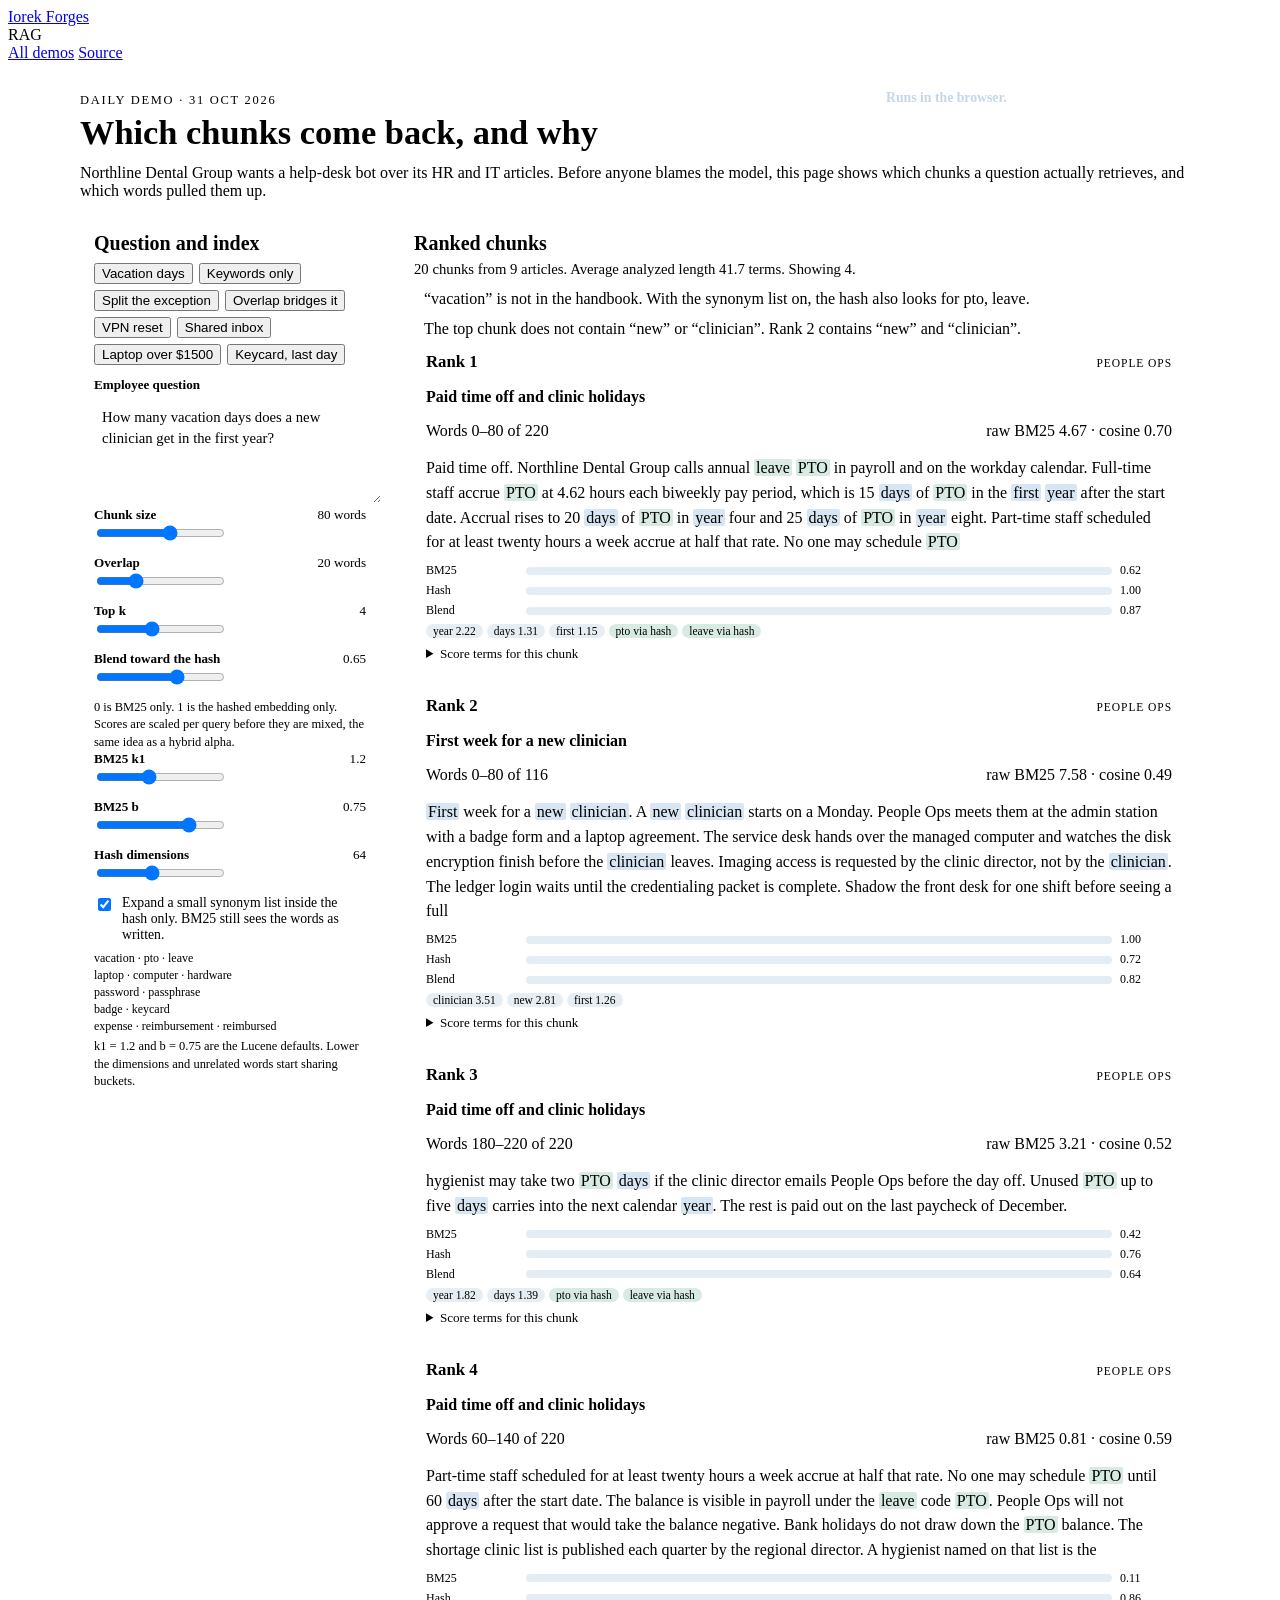
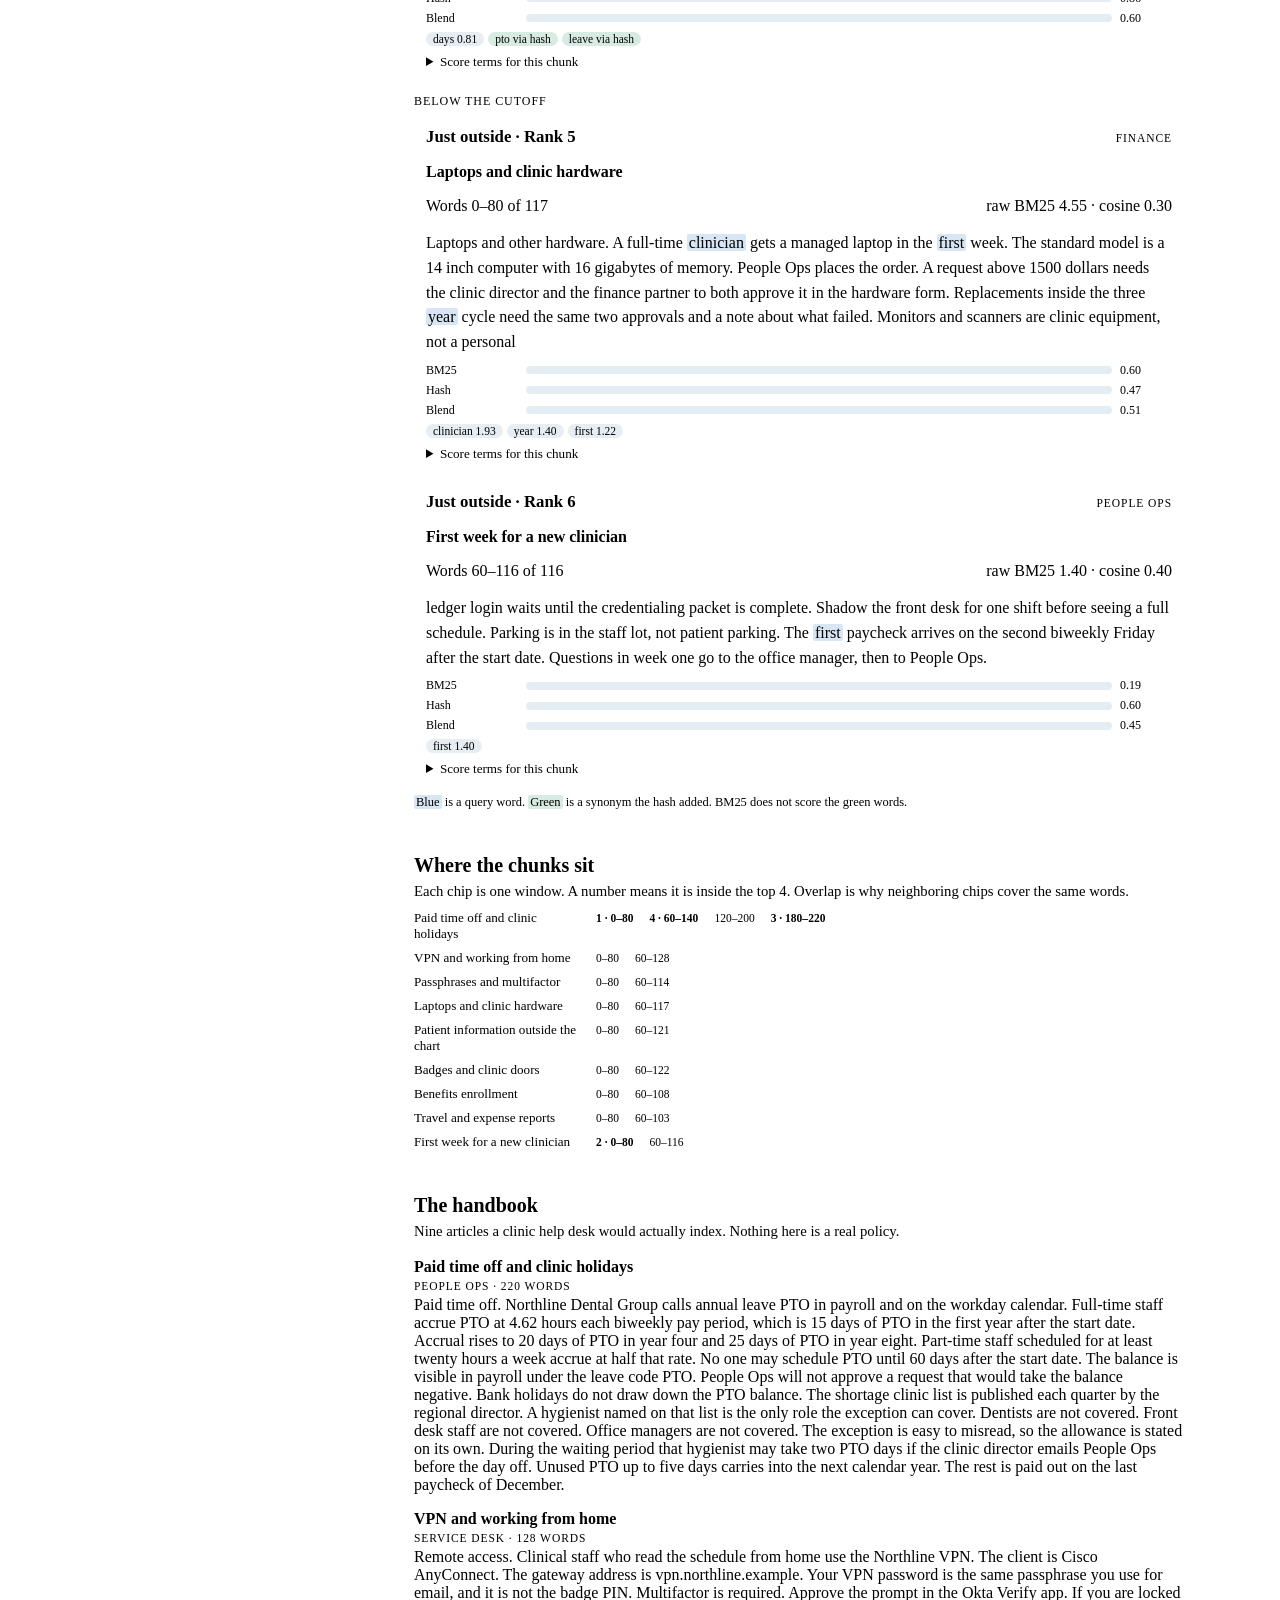
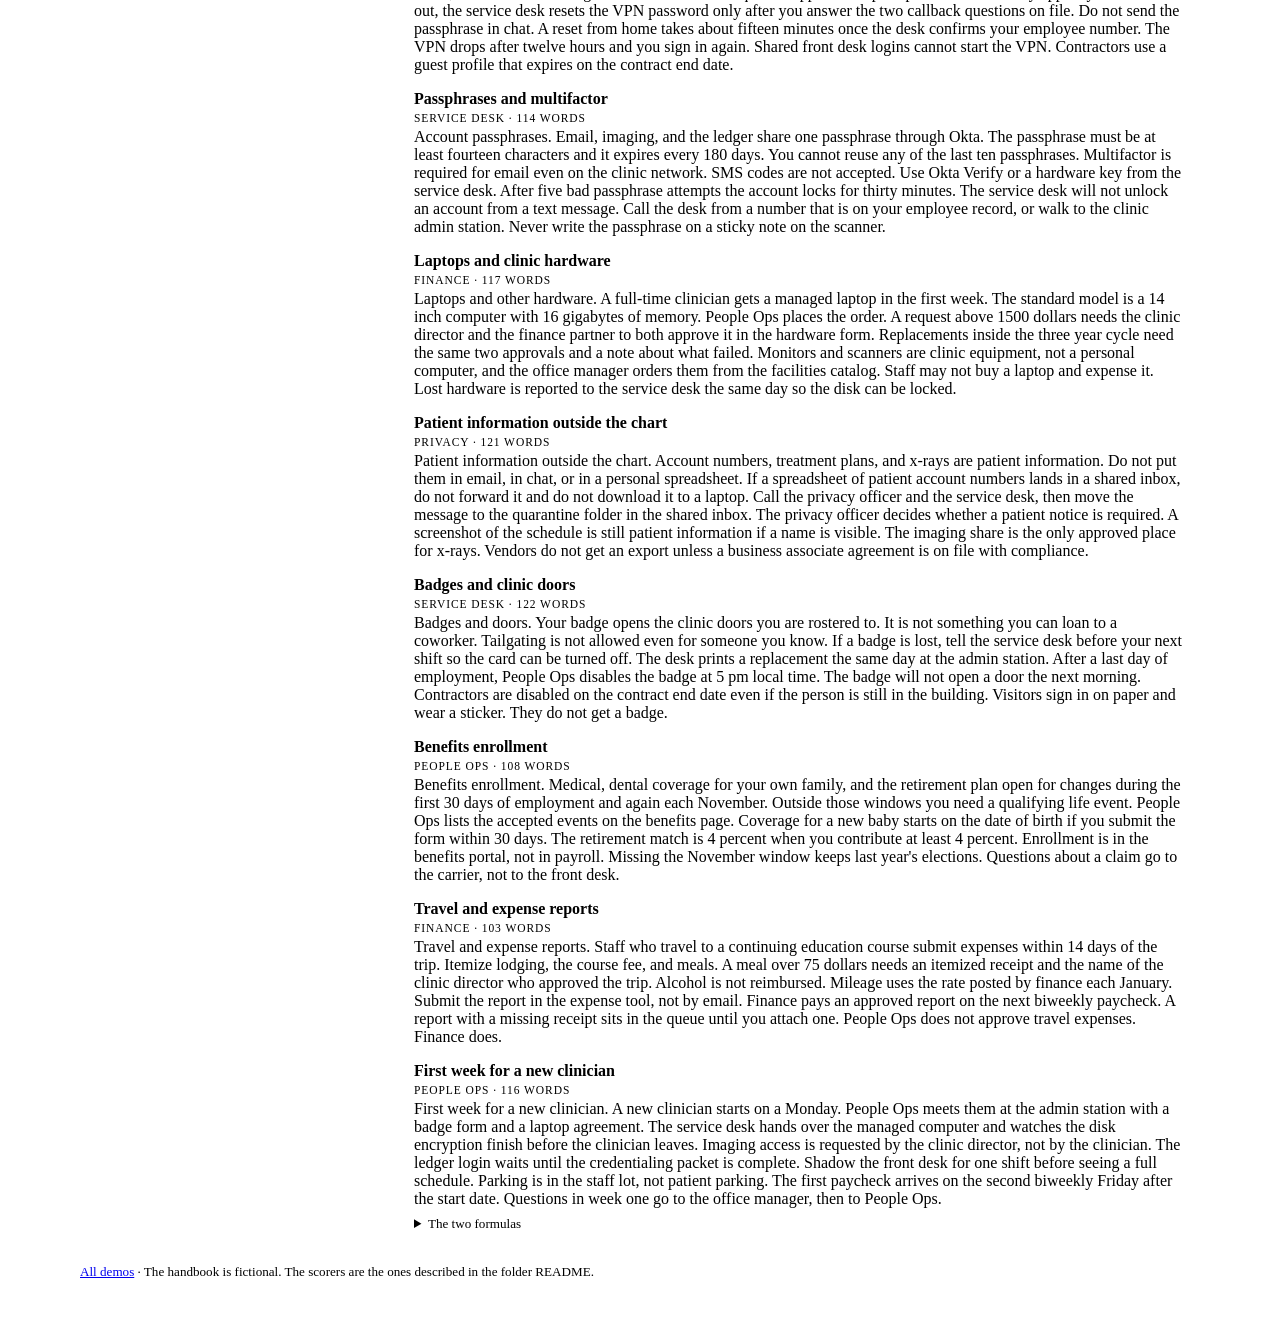
==== demos/2026-10-31-rag-retrieval-visualizer/index.html @ 81d2c8ba "Add a RAG retrieval visualizer demo Chunk a fictional clinic handbook in the browser and show, query" ====
<!DOCTYPE html>
<html lang="en">
<head>
<meta charset="utf-8">
<meta name="viewport" content="width=device-width, initial-scale=1">
<title>RAG Retrieval Visualizer · Iorek Forges</title>
<link rel="icon" href="data:image/svg+xml,%3Csvg xmlns='http://www.w3.org/2000/svg' viewBox='0 0 32 32'%3E%3Crect fill='%233b6a8f' width='32' height='32' rx='6'/%3E%3C/svg%3E">
<link rel="stylesheet" href="../../assets/theme.css">
<style>
  .wrap { max-width: 1120px; margin: 0 auto; padding: 8px 24px 56px; }
  header.top { display: flex; justify-content: space-between; gap: 24px; align-items: flex-end; margin: 8px 0 14px; }
  .eyebrow { color: var(--accent); font-family: var(--sans); font-size: 0.78rem; letter-spacing: 0.14em; text-transform: uppercase; margin-bottom: 6px; }
  h1 { font-size: 2.15rem; line-height: 1.05; margin: 0; }
  .toy-flag { background: var(--ink); color: #fff; border-radius: 10px; padding: 12px 14px; max-width: 300px; font-size: 0.86rem; }
  .toy-flag strong { color: #c5d7e6; }
  .lede { margin: 0 0 18px; }
  .layout { display: grid; grid-template-columns: 300px 1fr; gap: 18px; align-items: start; }
  aside { position: sticky; top: 12px; max-height: calc(100vh - 24px); overflow: auto; background: var(--card); border: 1px solid var(--line); border-radius: var(--radius); padding: 14px; box-shadow: var(--shadow); font-family: var(--sans); }
  aside h2 { font-family: var(--font); font-size: 1.25rem; margin: 0 0 8px; }
  .presets { display: flex; flex-wrap: wrap; gap: 6px; margin: 0 0 12px; }
  .control { margin: 0 0 10px; }
  .control label, .query-label { display: flex; justify-content: space-between; gap: 8px; font-size: 0.82rem; font-weight: 650; }
  .control label span, .hint { color: var(--muted); font-weight: 500; }
  textarea { width: 100%; min-height: 88px; margin-top: 6px; border: 1px solid var(--line-strong); border-radius: 6px; padding: 8px; background: #fff; color: var(--ink); font-family: var(--sans); font-size: 0.92rem; line-height: 1.4; resize: vertical; }
  .check { display: flex; gap: 8px; align-items: flex-start; font-size: 0.86rem; margin: 8px 0; }
  .hint { font-size: 0.78rem; margin: 4px 0 0; line-height: 1.4; }
  .syn-list { margin: 6px 0 0; padding: 0; list-style: none; color: var(--muted); font-size: 0.75rem; }
  .syn-list li + li { margin-top: 2px; }
  main { display: flex; flex-direction: column; gap: 14px; min-width: 0; }
  section.card { background: var(--card); border: 1px solid var(--line); border-radius: var(--radius); padding: 14px 16px 16px; box-shadow: var(--shadow); }
  section.card h2 { font-size: 1.25rem; margin: 0 0 6px; }
  .meta { color: var(--body); font-size: 0.92rem; margin: 0 0 10px; }
  .result { border: 1px solid var(--line); border-radius: 8px; padding: 12px; background: #fff; }
  .result + .result, .miss + .miss { margin-top: 10px; }
  .result.head { border-color: var(--accent); }
  .result-top, .chunk-line { display: flex; justify-content: space-between; gap: 10px; align-items: baseline; }
  .result-top h3 { margin: 0; font-size: 1.05rem; }
  .owner { font-family: var(--sans); font-size: 0.72rem; letter-spacing: 0.08em; text-transform: uppercase; color: var(--muted); }
  .chunk-text { margin: 8px 0; line-height: 1.55; }
  mark.hit { background: #d7e6f2; color: var(--ink); padding: 0 2px; border-radius: 2px; }
  mark.syn { background: #d7ebe3; color: var(--ink); padding: 0 2px; border-radius: 2px; }
  .bars { display: flex; flex-direction: column; gap: 5px; margin: 6px 0; font-family: var(--sans); font-size: 0.75rem; }
  .bar-row { display: grid; grid-template-columns: 92px 1fr 52px; gap: 8px; align-items: center; }
  .track { height: 8px; background: #e4edf3; border-radius: 99px; overflow: hidden; }
  .fill { height: 100%; background: var(--accent); border-radius: 99px; }
  .fill.hash { background: var(--good); }
  .fill.blend { background: var(--ink); }
  .pills { display: flex; flex-wrap: wrap; gap: 4px; margin-top: 6px; }
  .pill { font-family: var(--sans); font-size: 0.72rem; border-radius: 99px; padding: 1px 7px; background: #e7eef3; color: var(--ink); }
  .pill.syn { background: #d7ebe3; }
  .miss { border: 1px dashed var(--line-strong); border-radius: 8px; padding: 10px 12px; color: var(--muted); }
  .cutoff { margin: 12px 0 8px; font-family: var(--sans); font-size: 0.75rem; letter-spacing: 0.08em; text-transform: uppercase; color: var(--muted); }
  .map { display: flex; flex-direction: column; gap: 8px; }
  .map-row { display: grid; grid-template-columns: 168px 1fr; gap: 8px; align-items: start; }
  .map-name { font-size: 0.82rem; }
  .chips { display: flex; flex-wrap: wrap; gap: 4px; }
  .chip { border: 1px solid var(--line-strong); background: #fff; color: var(--muted); border-radius: 6px; padding: 2px 6px; font-family: var(--sans); font-size: 0.72rem; }
  .chip.on { border-color: var(--accent); color: var(--accent); font-weight: 650; }
  .note { border-left: 3px solid var(--accent); padding: 2px 0 2px 10px; margin: 8px 0 0; color: var(--body); }
  details { margin-top: 8px; }
  details summary { cursor: pointer; font-family: var(--sans); font-size: 0.82rem; }
  table { border-collapse: collapse; width: 100%; font-family: var(--sans); font-size: 0.78rem; margin-top: 6px; }
  th, td { text-align: right; padding: 3px 6px; border-bottom: 1px solid var(--line); }
  th:first-child, td:first-child { text-align: left; }
  th { color: var(--muted); font-weight: 600; }
  .doc { border-top: 1px solid var(--line); padding-top: 8px; margin-top: 8px; }
  .doc h3 { font-size: 1rem; margin: 0; }
  .doc p { margin: 4px 0 0; color: var(--body); }
  .legend { color: var(--muted); font-family: var(--sans); font-size: 0.78rem; margin: 8px 0 0; }
  .wrap > footer { margin-top: 16px; color: var(--muted); font-family: var(--sans); font-size: 0.82rem; }
  code { font-family: ui-monospace, SFMono-Regular, Menlo, Consolas, monospace; font-size: 0.86em; }
  @media (max-width: 900px) {
    .layout { grid-template-columns: 1fr; }
    aside { position: static; max-height: none; }
    header.top { flex-direction: column; align-items: stretch; }
    .toy-flag { max-width: none; }
    .map-row { grid-template-columns: 1fr; }
    h1 { font-size: 1.7rem; }
  }
</style>
</head>
<body>
<header class="site-header demo-header">
  <div class="site-bar">
    <div class="site-bar-inner">
      <a class="site-name" href="../../index.html">Iorek Forges</a>
      <div class="site-bar-right">
        <span class="site-count">RAG</span>
        <nav class="site-nav" aria-label="Site">
          <a href="../../index.html">All demos</a>
          <a href="https://github.com/MattSheehanDev/iorek-forges-ai">Source</a>
        </nav>
      </div>
    </div>
  </div>
</header>
<div class="wrap">
  <header class="top">
    <div>
      <div class="eyebrow">Daily demo · 31 Oct 2026</div>
      <h1>Which chunks come back, and why</h1>
    </div>
    <div class="toy-flag"><strong>Runs in the browser.</strong> BM25 and a hashed embedding over a fictional clinic handbook. No model call and no API key.</div>
  </header>
  <p class="lede">Northline Dental Group wants a help-desk bot over its HR and IT articles. Before anyone blames the model, this page shows which chunks a question actually retrieves, and which words pulled them up.</p>
  <div class="layout">
    <aside>
      <h2>Question and index</h2>
      <div class="presets" id="presets"></div>
      <label class="query-label" for="query">Employee question</label>
      <textarea id="query"></textarea>
      <div class="control">
        <label for="size">Chunk size <span id="size-out"></span></label>
        <input id="size" type="range" min="24" max="120" step="4" value="80">
      </div>
      <div class="control">
        <label for="overlap">Overlap <span id="overlap-out"></span></label>
        <input id="overlap" type="range" min="0" max="110" step="2" value="20">
      </div>
      <div class="control">
        <label for="topk">Top k <span id="topk-out"></span></label>
        <input id="topk" type="range" min="1" max="8" step="1" value="4">
      </div>
      <div class="control">
        <label for="alpha">Blend toward the hash <span id="alpha-out"></span></label>
        <input id="alpha" type="range" min="0" max="1" step="0.05" value="0.65">
      </div>
      <p class="hint">0 is BM25 only. 1 is the hashed embedding only. Scores are scaled per query before they are mixed, the same idea as a hybrid alpha.</p>
      <div class="control">
        <label for="k1">BM25 k1 <span id="k1-out"></span></label>
        <input id="k1" type="range" min="0" max="3" step="0.1" value="1.2">
      </div>
      <div class="control">
        <label for="b">BM25 b <span id="b-out"></span></label>
        <input id="b" type="range" min="0" max="1" step="0.05" value="0.75">
      </div>
      <div class="control">
        <label for="dim">Hash dimensions <span id="dim-out"></span></label>
        <input id="dim" type="range" min="16" max="128" step="16" value="64">
      </div>
      <label class="check"><input id="synonyms" type="checkbox" checked> Expand a small synonym list inside the hash only. BM25 still sees the words as written.</label>
      <ul class="syn-list" id="syn-list"></ul>
      <p class="hint">k1 = 1.2 and b = 0.75 are the Lucene defaults. Lower the dimensions and unrelated words start sharing buckets.</p>
    </aside>
    <main id="view"></main>
  </div>
  <footer>
    <a href="../../index.html">All demos</a> · The handbook is fictional. The scorers are the ones described in the folder README.
  </footer>
</div>
<script>
"use strict";
const STOP = new Set("a an the and or to of for in on at by with from is are was were be this that it as if you your we our do does how what when who can i my me than more after before into about not no its their them they many get has costs over just out up so only also".split(" "));
const SYN_GROUPS = [
  ["vacation", "pto", "leave"],
  ["laptop", "computer", "hardware"],
  ["password", "passphrase"],
  ["badge", "keycard"],
  ["expense", "reimbursement", "reimbursed"]
];
const SYN = new Map();
for (const group of SYN_GROUPS) {
  for (const word of group) SYN.set(word, group.filter((other) => other !== word));
}
const DOCS = [
  { id: "pto", title: "Paid time off and clinic holidays", owner: "People Ops", text: "Paid time off. Northline Dental Group calls annual leave PTO in payroll and on the workday calendar. Full-time staff accrue PTO at 4.62 hours each biweekly pay period, which is 15 days of PTO in the first year after the start date. Accrual rises to 20 days of PTO in year four and 25 days of PTO in year eight. Part-time staff scheduled for at least twenty hours a week accrue at half that rate. No one may schedule PTO until 60 days after the start date. The balance is visible in payroll under the leave code PTO. People Ops will not approve a request that would take the balance negative. Bank holidays do not draw down the PTO balance. The shortage clinic list is published each quarter by the regional director. A hygienist named on that list is the only role the exception can cover. Dentists are not covered. Front desk staff are not covered. Office managers are not covered. The exception is easy to misread, so the allowance is stated on its own. During the waiting period that hygienist may take two PTO days if the clinic director emails People Ops before the day off. Unused PTO up to five days carries into the next calendar year. The rest is paid out on the last paycheck of December." },
  { id: "vpn", title: "VPN and working from home", owner: "Service desk", text: "Remote access. Clinical staff who read the schedule from home use the Northline VPN. The client is Cisco AnyConnect. The gateway address is vpn.northline.example. Your VPN password is the same passphrase you use for email, and it is not the badge PIN. Multifactor is required. Approve the prompt in the Okta Verify app. If you are locked out, the service desk resets the VPN password only after you answer the two callback questions on file. Do not send the passphrase in chat. A reset from home takes about fifteen minutes once the desk confirms your employee number. The VPN drops after twelve hours and you sign in again. Shared front desk logins cannot start the VPN. Contractors use a guest profile that expires on the contract end date." },
  { id: "passwords", title: "Passphrases and multifactor", owner: "Service desk", text: "Account passphrases. Email, imaging, and the ledger share one passphrase through Okta. The passphrase must be at least fourteen characters and it expires every 180 days. You cannot reuse any of the last ten passphrases. Multifactor is required for email even on the clinic network. SMS codes are not accepted. Use Okta Verify or a hardware key from the service desk. After five bad passphrase attempts the account locks for thirty minutes. The service desk will not unlock an account from a text message. Call the desk from a number that is on your employee record, or walk to the clinic admin station. Never write the passphrase on a sticky note on the scanner." },
  { id: "hardware", title: "Laptops and clinic hardware", owner: "Finance", text: "Laptops and other hardware. A full-time clinician gets a managed laptop in the first week. The standard model is a 14 inch computer with 16 gigabytes of memory. People Ops places the order. A request above 1500 dollars needs the clinic director and the finance partner to both approve it in the hardware form. Replacements inside the three year cycle need the same two approvals and a note about what failed. Monitors and scanners are clinic equipment, not a personal computer, and the office manager orders them from the facilities catalog. Staff may not buy a laptop and expense it. Lost hardware is reported to the service desk the same day so the disk can be locked." },
  { id: "phi", title: "Patient information outside the chart", owner: "Privacy", text: "Patient information outside the chart. Account numbers, treatment plans, and x-rays are patient information. Do not put them in email, in chat, or in a personal spreadsheet. If a spreadsheet of patient account numbers lands in a shared inbox, do not forward it and do not download it to a laptop. Call the privacy officer and the service desk, then move the message to the quarantine folder in the shared inbox. The privacy officer decides whether a patient notice is required. A screenshot of the schedule is still patient information if a name is visible. The imaging share is the only approved place for x-rays. Vendors do not get an export unless a business associate agreement is on file with compliance." },
  { id: "badge", title: "Badges and clinic doors", owner: "Service desk", text: "Badges and doors. Your badge opens the clinic doors you are rostered to. It is not something you can loan to a coworker. Tailgating is not allowed even for someone you know. If a badge is lost, tell the service desk before your next shift so the card can be turned off. The desk prints a replacement the same day at the admin station. After a last day of employment, People Ops disables the badge at 5 pm local time. The badge will not open a door the next morning. Contractors are disabled on the contract end date even if the person is still in the building. Visitors sign in on paper and wear a sticker. They do not get a badge." },
  { id: "benefits", title: "Benefits enrollment", owner: "People Ops", text: "Benefits enrollment. Medical, dental coverage for your own family, and the retirement plan open for changes during the first 30 days of employment and again each November. Outside those windows you need a qualifying life event. People Ops lists the accepted events on the benefits page. Coverage for a new baby starts on the date of birth if you submit the form within 30 days. The retirement match is 4 percent when you contribute at least 4 percent. Enrollment is in the benefits portal, not in payroll. Missing the November window keeps last year's elections. Questions about a claim go to the carrier, not to the front desk." },
  { id: "expenses", title: "Travel and expense reports", owner: "Finance", text: "Travel and expense reports. Staff who travel to a continuing education course submit expenses within 14 days of the trip. Itemize lodging, the course fee, and meals. A meal over 75 dollars needs an itemized receipt and the name of the clinic director who approved the trip. Alcohol is not reimbursed. Mileage uses the rate posted by finance each January. Submit the report in the expense tool, not by email. Finance pays an approved report on the next biweekly paycheck. A report with a missing receipt sits in the queue until you attach one. People Ops does not approve travel expenses. Finance does." },
  { id: "onboarding", title: "First week for a new clinician", owner: "People Ops", text: "First week for a new clinician. A new clinician starts on a Monday. People Ops meets them at the admin station with a badge form and a laptop agreement. The service desk hands over the managed computer and watches the disk encryption finish before the clinician leaves. Imaging access is requested by the clinic director, not by the clinician. The ledger login waits until the credentialing packet is complete. Shadow the front desk for one shift before seeing a full schedule. Parking is in the staff lot, not patient parking. The first paycheck arrives on the second biweekly Friday after the start date. Questions in week one go to the office manager, then to People Ops." }
];
const PRESETS = [
  { id: "vacation", label: "Vacation days", query: "How many vacation days does a new clinician get in the first year?", size: 80, overlap: 20, alpha: 0.65, k: 4 },
  { id: "lexical", label: "Keywords only", query: "How many vacation days does a new clinician get in the first year?", size: 80, overlap: 20, alpha: 0, k: 4 },
  { id: "split", label: "Split the exception", query: "Can a hygienist take PTO in a shortage clinic during the waiting period?", size: 64, overlap: 0, alpha: 0.2, k: 4 },
  { id: "bridge", label: "Overlap bridges it", query: "Can a hygienist take PTO in a shortage clinic during the waiting period?", size: 64, overlap: 24, alpha: 0.2, k: 4 },
  { id: "vpn", label: "VPN reset", query: "How do I reset the VPN password from home?", size: 80, overlap: 20, alpha: 0.15, k: 3 },
  { id: "phi", label: "Shared inbox", query: "A spreadsheet of patient account numbers landed in the shared inbox", size: 80, overlap: 20, alpha: 0.2, k: 3 },
  { id: "laptop", label: "Laptop over $1500", query: "Who has to approve a laptop that costs more than 1500 dollars?", size: 80, overlap: 20, alpha: 0.35, k: 3 },
  { id: "badge", label: "Keycard, last day", query: "When does my keycard stop working after my last day?", size: 80, overlap: 20, alpha: 0.7, k: 3 }
];
const state = { query: PRESETS[0].query, size: 80, overlap: 20, k: 4, alpha: 0.65, k1: 1.2, b: 0.75, dim: 64, synonyms: true };

function tokenize(text) {
  return (text.toLowerCase().match(/[a-z0-9]+/g) || []).filter((word) => word.length > 1 && !STOP.has(word));
}
function expand(tokens) {
  const out = tokens.slice();
  for (const token of tokens) {
    const extras = SYN.get(token);
    if (extras) out.push(...extras);
  }
  return out;
}
function wordsOf(text) { return text.split(/\s+/).filter(Boolean); }
function chunkDoc(doc, size, overlap) {
  const words = wordsOf(doc.text);
  const step = Math.max(1, size - overlap);
  const chunks = [];
  for (let start = 0; start < words.length; start += step) {
    const slice = words.slice(start, start + size);
    if (!slice.length) break;
    chunks.push({ docId: doc.id, title: doc.title, owner: doc.owner, start, end: start + slice.length, total: words.length, text: slice.join(" ") });
    if (start + size >= words.length) break;
  }
  return chunks;
}
function fnv(str) {
  let h = 2166136261;
  for (let i = 0; i < str.length; i++) {
    h ^= str.charCodeAt(i);
    h = Math.imul(h, 16777619);
  }
  return h >>> 0;
}
function embed(tokens, dim) {
  const v = new Float64Array(dim);
  for (const token of tokens) {
    const h = fnv("t:" + token);
    v[h % dim] += ((h >>> 16) & 1) ? 1 : -1;
  }
  let norm = 0;
  for (let i = 0; i < dim; i++) norm += v[i] * v[i];
  norm = Math.sqrt(norm);
  if (!norm) return v;
  for (let i = 0; i < dim; i++) v[i] /= norm;
  return v;
}
function dot(a, b) {
  let sum = 0;
  for (let i = 0; i < a.length; i++) sum += a[i] * b[i];
  return sum;
}
function bm25(chunks, queryTokens, k1, b) {
  const N = chunks.length || 1;
  const docs = chunks.map((chunk) => {
    const tokens = tokenize(chunk.text);
    const tf = new Map();
    for (const token of tokens) tf.set(token, (tf.get(token) || 0) + 1);
    return { tf, len: tokens.length };
  });
  const avgdl = docs.reduce((sum, doc) => sum + doc.len, 0) / N || 1;
  const df = new Map();
  for (const doc of docs) for (const token of doc.tf.keys()) df.set(token, (df.get(token) || 0) + 1);
  return docs.map((doc) => {
    let score = 0;
    const terms = [...new Set(queryTokens)].map((term) => {
      const freq = doc.tf.get(term) || 0;
      const docsWith = df.get(term) || 0;
      const idf = Math.log(1 + (N - docsWith + 0.5) / (docsWith + 0.5));
      const denom = freq + k1 * (1 - b + b * (doc.len / avgdl));
      const part = freq > 0 && denom ? idf * (freq * (k1 + 1)) / denom : 0;
      score += part;
      return { term, freq, docsWith, idf, part };
    });
    return { score, terms, len: doc.len, avgdl };
  });
}
function retrieve(query, options) {
  const chunks = DOCS.flatMap((doc) => chunkDoc(doc, options.size, options.overlap));
  const queryTokens = tokenize(query);
  const lexical = bm25(chunks, queryTokens, options.k1, options.b);
  const queryHash = options.synonyms ? expand(queryTokens) : queryTokens.slice();
  const qv = embed(queryHash, options.dim);
  const dense = chunks.map((chunk) => {
    const tokens = tokenize(chunk.text);
    return dot(qv, embed(options.synonyms ? expand(tokens) : tokens, options.dim));
  });
  const maxBm = Math.max(0, ...lexical.map((row) => row.score));
  const minCos = Math.min(...dense);
  const maxCos = Math.max(...dense);
  const span = maxCos - minCos;
  const rows = chunks.map((chunk, index) => {
    const tokens = tokenize(chunk.text);
    const expanded = options.synonyms ? expand(tokens) : tokens;
    const bm = lexical[index].score;
    const cos = dense[index];
    const bmNorm = maxBm > 0 ? bm / maxBm : 0;
    const cosNorm = span > 1e-9 ? (cos - minCos) / span : 0;
    return {
      chunk, bm, cos, bmNorm, cosNorm,
      hybrid: (1 - options.alpha) * bmNorm + options.alpha * cosNorm,
      terms: lexical[index].terms,
      len: lexical[index].len,
      avgdl: lexical[index].avgdl,
      shared: [...new Set(queryHash.filter((token) => expanded.includes(token)))]
    };
  });
  rows.sort((a, b) => b.hybrid - a.hybrid || b.bm - a.bm || a.chunk.docId.localeCompare(b.chunk.docId) || a.chunk.start - b.chunk.start);
  return { chunks, rows, queryTokens, queryHash, maxBm, avgdl: lexical[0] ? lexical[0].avgdl : 0 };
}
function insights(result) {
  const { chunks, rows, queryTokens } = result;
  const lines = [];
  if (!queryTokens.length || !rows.length) return lines;
  const topTokens = new Set(tokenize(rows[0].chunk.text));
  const absent = queryTokens.filter((term) => !chunks.some((chunk) => tokenize(chunk.text).includes(term)));
  if (absent.length) {
    const via = state.synonyms ? absent.flatMap((term) => SYN.get(term) || []).filter((term, index, all) => all.indexOf(term) === index) : [];
    lines.push(absent.map((term) => "“" + term + "”").join(", ") + (absent.length === 1 ? " is" : " are") + " not in the handbook" + (via.length ? ". With the synonym list on, the hash also looks for " + via.join(", ") + "." : "."));
  }
  const quote = (term) => "“" + term + "”";
  const elsewhere = queryTokens.filter((term) => !absent.includes(term) && !topTokens.has(term));
  if (elsewhere.length) {
    const holder = rows.findIndex((row) => elsewhere.some((term) => tokenize(row.chunk.text).includes(term)));
    const found = holder >= 0 ? elsewhere.filter((term) => tokenize(rows[holder].chunk.text).includes(term)) : [];
    lines.push("The top chunk does not contain " + elsewhere.map(quote).join(" or ") + (holder > 0 ? ". Rank " + (holder + 1) + " contains " + found.map(quote).join(" and ") + "." : "."));
  }
  const surface = queryTokens.filter((term) => !absent.includes(term));
  let split = "";
  for (let i = 0; i < surface.length && !split; i++) {
    for (let j = i + 1; j < surface.length; j++) {
      const a = surface[i];
      const b = surface[j];
      if (topTokens.has(a) === topTokens.has(b)) continue;
      const topDoc = rows[0].chunk.docId;
      const inTopDoc = (term) => chunks.some((chunk) => chunk.docId === topDoc && tokenize(chunk.text).includes(term));
      if (!inTopDoc(a) || !inTopDoc(b)) continue;
      const together = chunks.some((chunk) => {
        const tokens = new Set(tokenize(chunk.text));
        return tokens.has(a) && tokens.has(b);
      });
      if (!together) {
        split = quote(a) + " and " + quote(b) + " are in the same article but never in the same chunk. A larger window or more overlap is what puts them together.";
        break;
      }
    }
  }
  if (split) lines.push(split);
  return lines;
}
function esc(value) {
  return String(value).replace(/[&<>"']/g, (ch) => ({ "&": "&amp;", "<": "&lt;", ">": "&gt;", '"': "&quot;", "'": "&#39;" }[ch]));
}
function fmt(value, digits) { return Number.isFinite(value) ? value.toFixed(digits) : "0"; }
function highlight(text, exact, synOnly) {
  const exactSet = new Set(exact);
  const synSet = new Set(synOnly.filter((term) => !exactSet.has(term)));
  const terms = [...exactSet, ...synSet].sort((a, b) => b.length - a.length);
  if (!terms.length) return esc(text);
  const re = new RegExp("\\b(" + terms.map((term) => term.replace(/[.*+?^${}()|[\]\\]/g, "\\$&")).join("|") + ")\\b", "gi");
  let html = "";
  let last = 0;
  for (const match of text.matchAll(re)) {
    html += esc(text.slice(last, match.index));
    const word = match[1];
    html += '<mark class="' + (exactSet.has(word.toLowerCase()) ? "hit" : "syn") + '">' + esc(word) + "</mark>";
    last = match.index + word.length;
  }
  return html + esc(text.slice(last));
}
function bars(row) {
  const items = [["BM25", row.bmNorm, ""], ["Hash", row.cosNorm, "hash"], ["Blend", row.hybrid, "blend"]];
  return '<div class="bars">' + items.map(([label, value, cls]) => (
    '<div class="bar-row"><span>' + label + "</span><div class=\"track\"><div class=\"fill " + cls + '" style="width:' + Math.max(0, Math.min(100, value * 100)) + '%"></div></div><span>' + fmt(value, 2) + "</span></div>"
  )).join("") + "</div>";
}
function resultCard(row, rank, result, muted) {
  const exact = result.queryTokens;
  const synOnly = state.synonyms ? row.shared.filter((term) => !exact.includes(term)) : [];
  const hits = row.terms.filter((term) => term.part > 0).sort((a, b) => b.part - a.part);
  const table = '<table><thead><tr><th>Term</th><th>tf</th><th>df</th><th>idf</th><th>BM25</th></tr></thead><tbody>' +
    row.terms.map((term) => "<tr><td>" + esc(term.term) + "</td><td>" + term.freq + "</td><td>" + term.docsWith + "</td><td>" + fmt(term.idf, 2) + "</td><td>" + fmt(term.part, 2) + "</td></tr>").join("") +
    "</tbody></table>";
  return '<article class="' + (muted ? "miss" : "result" + (rank === 1 ? " head" : "")) + '" id="rank-' + rank + '">' +
    '<div class="result-top"><h3>' + (muted ? "Just outside · " : "") + "Rank " + rank + "</h3><span class=\"owner\">" + esc(row.chunk.owner) + "</span></div>" +
    "<p><strong>" + esc(row.chunk.title) + "</strong></p>" +
    '<p class="chunk-line"><span>Words ' + row.chunk.start + "–" + row.chunk.end + " of " + row.chunk.total + "</span><span>raw BM25 " + fmt(row.bm, 2) + " · cosine " + fmt(row.cos, 2) + "</span></p>" +
    '<p class="chunk-text">' + highlight(row.chunk.text, exact, row.shared) + "</p>" +
    bars(row) +
    '<div class="pills">' + hits.map((term) => '<span class="pill">' + esc(term.term) + " " + fmt(term.part, 2) + "</span>").join("") +
    synOnly.map((term) => '<span class="pill syn">' + esc(term) + " via hash</span>").join("") + "</div>" +
    "<details><summary>Score terms for this chunk</summary>" + table + "</details></article>";
}
function render() {
  const options = state;
  const overlapMax = Math.max(0, options.size - 10);
  options.overlap = Math.min(options.overlap, overlapMax);
  const result = retrieve(options.query, options);
  const top = result.rows.slice(0, options.k);
  const outside = result.rows.slice(options.k, options.k + 2);
  const kept = new Set(top.map((row) => row.chunk.docId + ":" + row.chunk.start));
  const notes = insights(result);
  const byDoc = new Map();
  for (const chunk of result.chunks) {
    if (!byDoc.has(chunk.docId)) byDoc.set(chunk.docId, []);
    byDoc.get(chunk.docId).push(chunk);
  }
  const map = DOCS.map((doc) => {
    const chips = (byDoc.get(doc.id) || []).map((chunk) => {
      const on = kept.has(chunk.docId + ":" + chunk.start);
      const rank = top.findIndex((row) => row.chunk.docId === chunk.docId && row.chunk.start === chunk.start);
      return '<button type="button" class="chip' + (on ? " on" : "") + '" data-rank="' + (rank + 1) + '">' + (on ? rank + 1 + " · " : "") + chunk.start + "–" + chunk.end + "</button>";
    }).join("");
    return '<div class="map-row"><div class="map-name">' + esc(doc.title) + "</div><div class=\"chips\">" + chips + "</div></div>";
  }).join("");
  const docs = DOCS.map((doc) => '<div class="doc"><h3>' + esc(doc.title) + '</h3><p class="owner">' + esc(doc.owner) + " · " + wordsOf(doc.text).length + ' words</p><p>' + esc(doc.text) + "</p></div>").join("");
  document.getElementById("view").innerHTML =
    '<section class="card"><h2>Ranked chunks</h2><p class="meta">' + result.chunks.length + " chunks from " + DOCS.length + " articles. Average analyzed length " + fmt(result.avgdl, 1) + " terms. Showing " + top.length + ".</p>" +
    (notes.length ? notes.map((line) => '<p class="note">' + esc(line) + "</p>").join("") : "") +
    (top.length ? top.map((row, index) => resultCard(row, index + 1, result, false)).join("") : "<p>Type a question the help desk would actually get.</p>") +
    (outside.length ? '<p class="cutoff">Below the cutoff</p>' + outside.map((row, index) => resultCard(row, options.k + index + 1, result, true)).join("") : "") +
    '<p class="legend"><mark class="hit">Blue</mark> is a query word. <mark class="syn">Green</mark> is a synonym the hash added. BM25 does not score the green words.</p></section>' +
    '<section class="card"><h2>Where the chunks sit</h2><p class="meta">Each chip is one window. A number means it is inside the top ' + options.k + ". Overlap is why neighboring chips cover the same words.</p><div class=\"map\">" + map + "</div></section>" +
    '<section class="card"><h2>The handbook</h2><p class="meta">Nine articles a clinic help desk would actually index. Nothing here is a real policy.</p>' + docs +
    "<details><summary>The two formulas</summary><p>BM25 uses Lucene's idf, <code>log(1 + (N − df + 0.5) / (df + 0.5))</code>, times <code>tf · (k1 + 1) / (tf + k1 · (1 − b + b · dl / avgdl))</code>. Stopwords are dropped before counting. The hash is the hashing trick: each term adds +1 or −1 into <code>hash(term) mod d</code>, then the vector is L2-normalized and compared with cosine. The blend is <code>(1 − α) · bm25/max + α · cosine scaled across this result list</code>.</p></details></section>";
  syncControls(overlapMax);
}
function syncControls(overlapMax) {
  const queryBox = document.getElementById("query");
  if (queryBox.value !== state.query) queryBox.value = state.query;
  document.getElementById("size").value = String(state.size);
  const overlap = document.getElementById("overlap");
  overlap.max = String(overlapMax);
  overlap.value = String(state.overlap);
  document.getElementById("topk").value = String(state.k);
  document.getElementById("alpha").value = String(state.alpha);
  document.getElementById("k1").value = String(state.k1);
  document.getElementById("b").value = String(state.b);
  document.getElementById("dim").value = String(state.dim);
  document.getElementById("synonyms").checked = state.synonyms;
  document.getElementById("size-out").textContent = state.size + " words";
  document.getElementById("overlap-out").textContent = state.overlap + " words";
  document.getElementById("topk-out").textContent = String(state.k);
  document.getElementById("alpha-out").textContent = state.alpha.toFixed(2);
  document.getElementById("k1-out").textContent = state.k1.toFixed(1);
  document.getElementById("b-out").textContent = state.b.toFixed(2);
  document.getElementById("dim-out").textContent = String(state.dim);
  document.querySelectorAll("#presets button").forEach((button) => {
    const preset = PRESETS.find((item) => item.id === button.dataset.preset);
    const on = preset.query === state.query && preset.size === state.size && preset.overlap === state.overlap && preset.alpha === state.alpha && preset.k === state.k;
    button.setAttribute("aria-pressed", on ? "true" : "false");
  });
}
function boot() {
  document.getElementById("presets").innerHTML = PRESETS.map((preset) => '<button type="button" data-preset="' + preset.id + '">' + preset.label + "</button>").join("");
  document.getElementById("syn-list").innerHTML = SYN_GROUPS.map((group) => "<li>" + group.join(" · ") + "</li>").join("");
  const bind = (id, key, read) => document.getElementById(id).addEventListener("input", (event) => {
    state[key] = read(event.target);
    render();
  });
  bind("query", "query", (el) => el.value);
  bind("size", "size", (el) => Number(el.value));
  bind("overlap", "overlap", (el) => Number(el.value));
  bind("topk", "k", (el) => Number(el.value));
  bind("alpha", "alpha", (el) => Number(el.value));
  bind("k1", "k1", (el) => Number(el.value));
  bind("b", "b", (el) => Number(el.value));
  bind("dim", "dim", (el) => Number(el.value));
  document.getElementById("synonyms").addEventListener("change", (event) => { state.synonyms = event.target.checked; render(); });
  document.getElementById("presets").addEventListener("click", (event) => {
    const button = event.target.closest("button");
    if (!button) return;
    const preset = PRESETS.find((item) => item.id === button.dataset.preset);
    Object.assign(state, preset);
    render();
  });
  document.getElementById("view").addEventListener("click", (event) => {
    const chip = event.target.closest(".chip");
    if (!chip) return;
    const rank = Number(chip.dataset.rank);
    const card = rank ? document.getElementById("rank-" + rank) : null;
    if (card) card.scrollIntoView({ behavior: "smooth", block: "nearest" });
  });
  render();
}
globalThis.__rag = { retrieve, tokenize, DOCS, PRESETS, state, insights };
if (typeof document !== "undefined") boot();
</script>
</body>
</html>
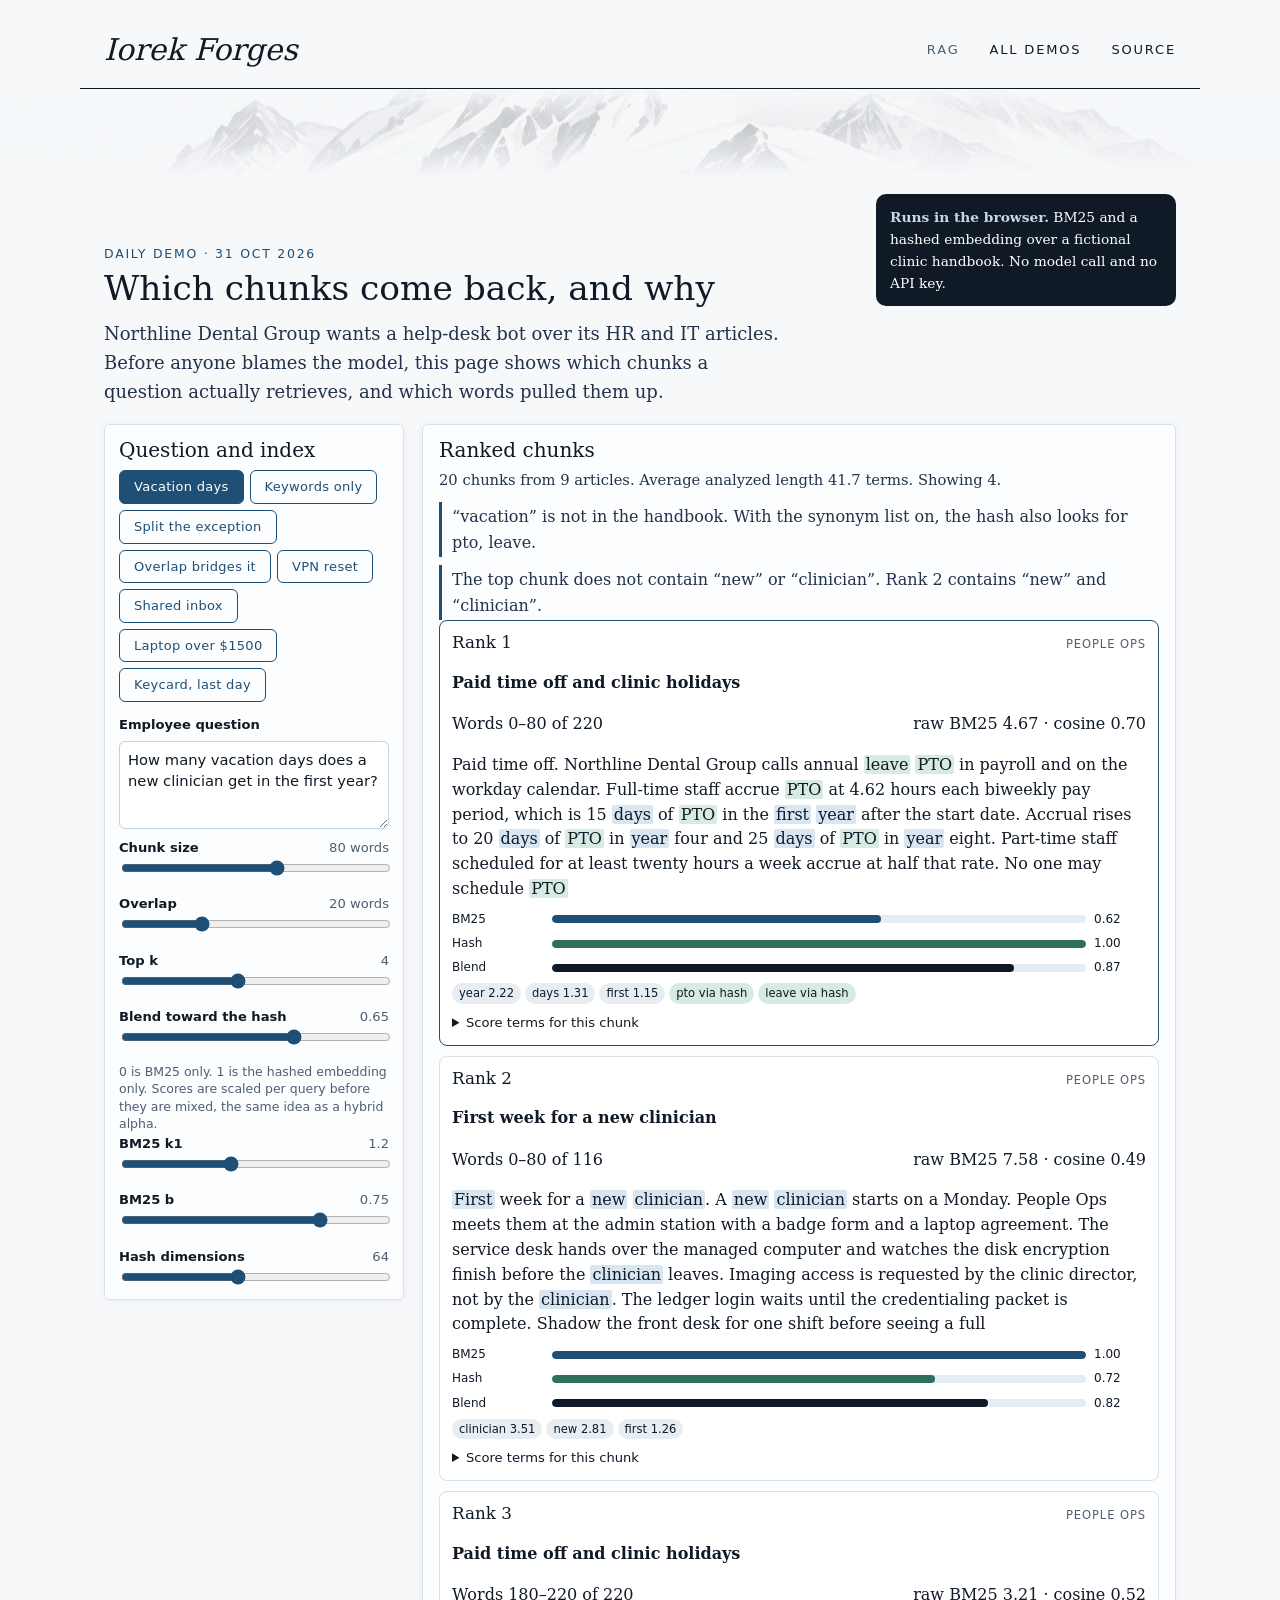
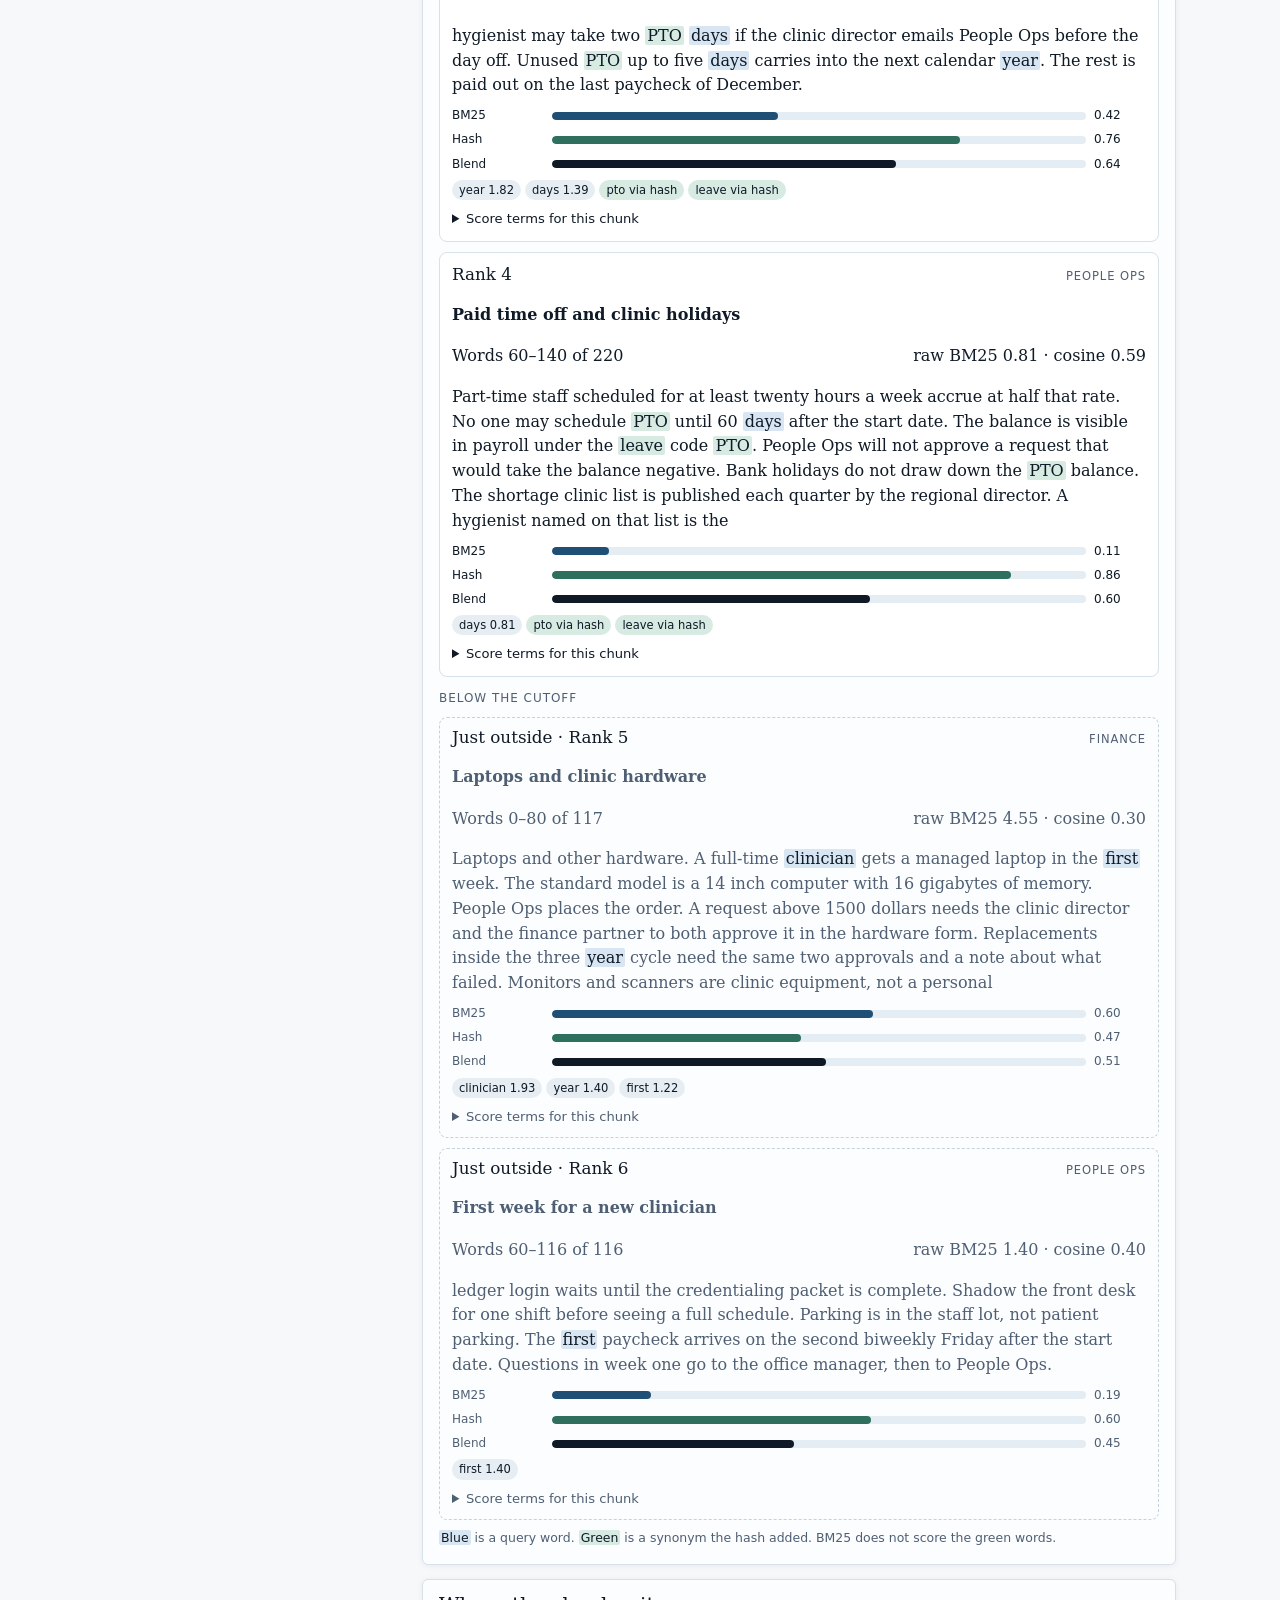
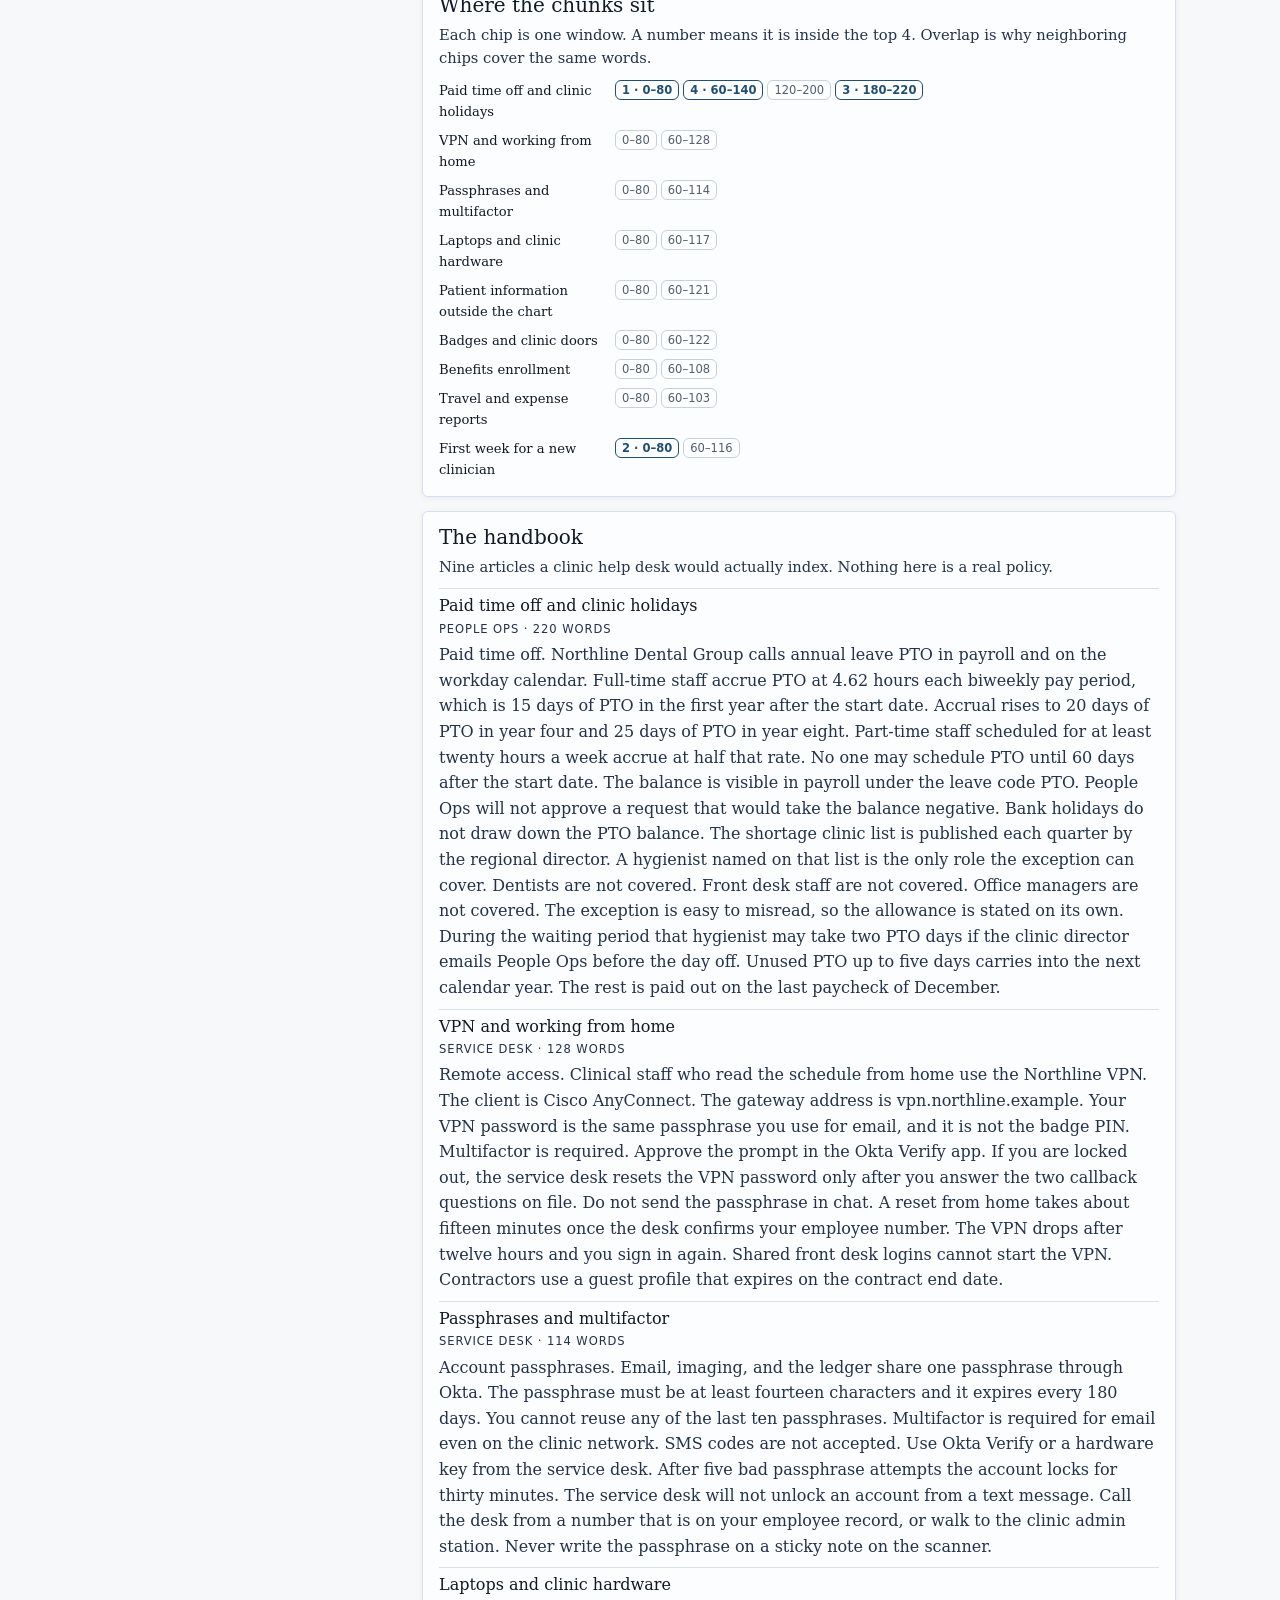
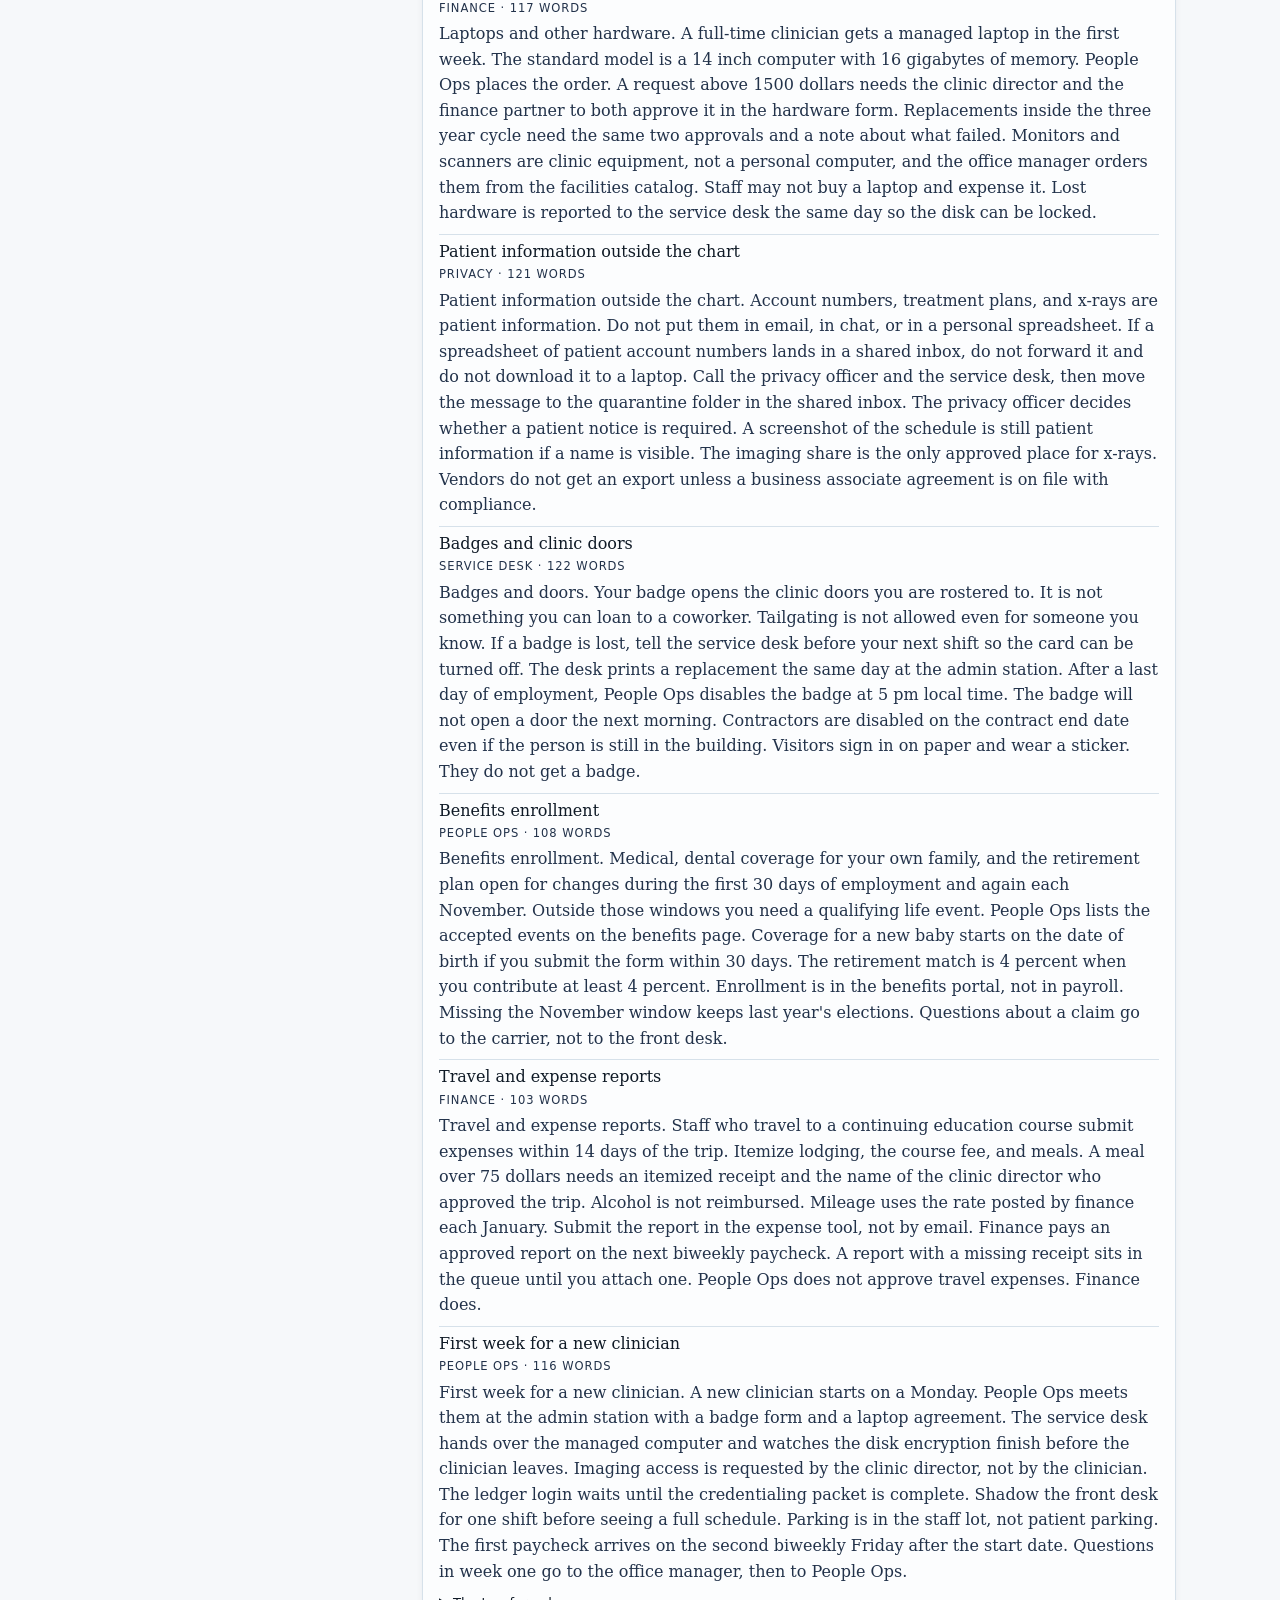
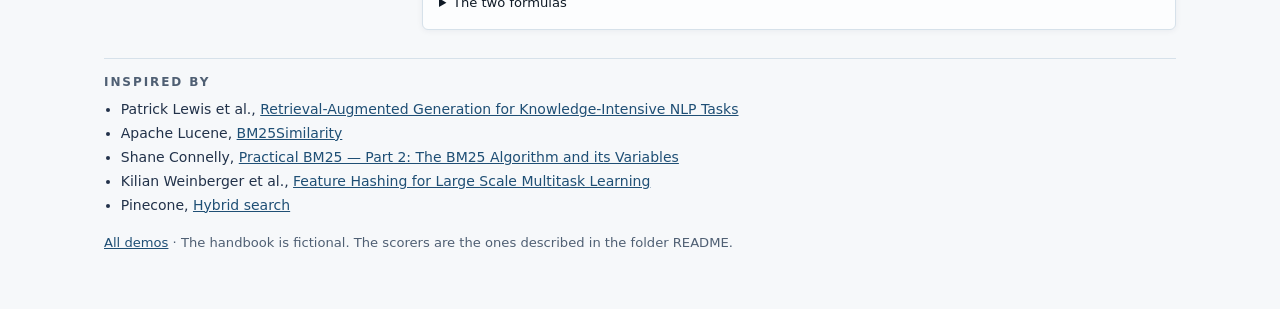
==== commit bed079e4: "Add an Inspired by sources section to each demo page List the README sources at the bottom of every " ====
--- a/demos/2026-10-31-rag-retrieval-visualizer/index.html
+++ b/demos/2026-10-31-rag-retrieval-visualizer/index.html
@@ -144,6 +144,16 @@
     </aside>
     <main id="view"></main>
   </div>
+  <section class="sources">
+    <h2>Inspired by</h2>
+    <ul>
+      <li>Patrick Lewis et al., <a href="https://arxiv.org/abs/2005.11401">Retrieval-Augmented Generation for Knowledge-Intensive NLP Tasks</a></li>
+      <li>Apache Lucene, <a href="https://lucene.apache.org/core/9_11_0/core/org/apache/lucene/search/similarities/BM25Similarity.html">BM25Similarity</a></li>
+      <li>Shane Connelly, <a href="https://www.elastic.co/blog/practical-bm25-part-2-the-bm25-algorithm-and-its-variables">Practical BM25 — Part 2: The BM25 Algorithm and its Variables</a></li>
+      <li>Kilian Weinberger et al., <a href="https://arxiv.org/abs/0902.2206">Feature Hashing for Large Scale Multitask Learning</a></li>
+      <li>Pinecone, <a href="https://docs.pinecone.io/guides/search/hybrid-search">Hybrid search</a></li>
+    </ul>
+  </section>
   <footer>
     <a href="../../index.html">All demos</a> · The handbook is fictional. The scorers are the ones described in the folder README.
   </footer>
--- a/assets/theme.css
+++ b/assets/theme.css
@@ -0,0 +1,174 @@
+/* Shared site theme: Mountain Winter.
+   Pale cool paper, ink-slate serif type, an icy slate-blue accent,
+   frosty cards, and a watercolor mountain range (assets/winter-range.jpg)
+   behind a centered hero. */
+
+:root {
+  --bg: #f6f8fa;
+  --card: #fcfdfe;
+  --ink: #0f1a26;
+  --body: #22324a;
+  --muted: #4f5f73;
+  --accent: #1f4f75;
+  --accent-deep: #163a58;
+  --line: #d6e1ea;
+  --line-strong: #c3d2de;
+  --good: #2f6f5e;
+  --shadow: 0 1px 6px rgba(15, 40, 70, 0.06);
+  --radius: 6px;
+  --font: Georgia, "Iowan Old Style", "Palatino Linotype", "DejaVu Serif", serif;
+  --sans: "Helvetica Neue", "Segoe UI", "DejaVu Sans", Arial, sans-serif;
+  --glow: 0 0 18px var(--bg), 0 0 8px var(--bg);
+  /* Names the Nestor page already uses. */
+  --paper: var(--bg);
+  --copper: var(--accent);
+  --header: var(--ink);
+  --header-2: var(--accent-deep);
+  --navy: var(--ink);
+  --blue: var(--accent);
+}
+
+* { box-sizing: border-box; }
+html, body { margin: 0; padding: 0; }
+
+body {
+  background: var(--bg);
+  color: var(--ink);
+  font-family: var(--font);
+  font-size: 16px;
+  line-height: 1.6;
+  -webkit-font-smoothing: antialiased;
+}
+
+h1, h2, h3 { font-family: var(--font); font-weight: normal; letter-spacing: 0; line-height: 1.15; color: var(--ink); }
+
+a { color: var(--accent); }
+a:hover { color: var(--accent-deep); }
+
+/* Header: italic serif wordmark, small-caps sans nav, ink rule. */
+.site-header { position: relative; z-index: 2; background: var(--bg); color: var(--ink); }
+.site-topbar-inner, .site-bar-inner, .page, .site-footer-inner {
+  max-width: 1120px; margin: 0 auto; padding-left: 24px; padding-right: 24px;
+}
+.site-topbar { display: none; }
+.site-bar-inner {
+  display: flex; align-items: center; justify-content: space-between; gap: 16px;
+  padding-top: 26px; padding-bottom: 14px; border-bottom: 1.5px solid var(--ink);
+}
+.site-name { color: var(--ink); font-style: italic; font-size: 30px; text-decoration: none; }
+.site-name:hover { color: var(--accent); }
+.site-nav, .site-count { font-family: var(--sans); font-size: 13px; letter-spacing: .14em; text-transform: uppercase; }
+.site-nav { display: flex; gap: 30px; }
+.site-nav a { color: var(--ink); text-decoration: none; }
+.site-nav a:hover { color: var(--accent); }
+.site-count { color: var(--muted); }
+.site-bar-right { display: flex; align-items: center; gap: 30px; }
+
+/* Landing hero: centered over the watercolor range. */
+.hero {
+  position: relative; isolation: isolate; background: var(--bg); text-align: center; padding: 56px 24px 64px; overflow: hidden;
+  max-width: 1280px; margin: 0 auto;
+}
+.hero::before {
+  content: ""; position: absolute; inset: 0;
+  background: url("winter-range.jpg") center 62% / 1280px auto no-repeat;
+  opacity: .6;
+  mix-blend-mode: multiply;
+  -webkit-mask-image: linear-gradient(#000 70%, transparent 100%);
+          mask-image: linear-gradient(#000 70%, transparent 100%);
+}
+.hero::after {
+  content: ""; position: absolute; left: 50%; top: 20px; width: 720px; height: 280px; transform: translateX(-50%);
+  background: radial-gradient(ellipse at center, rgba(246,248,250,.88) 42%, rgba(246,248,250,0) 72%);
+}
+.hero > * { position: relative; z-index: 1; }
+.kicker { color: var(--accent); font-family: var(--sans); font-size: 12px; letter-spacing: .22em; text-transform: uppercase; }
+.hero h1 { font-size: clamp(2.2rem, 1.2rem + 2.6vw, 2.9rem); margin: 18px auto 14px; max-width: 640px; text-shadow: var(--glow); }
+.hero .lede { margin: 0 auto; text-shadow: 0 0 10px var(--bg); }
+
+.page { padding-top: 36px; padding-bottom: 56px; }
+.page h1 { margin: 0 0 12px; font-size: clamp(2rem, 1rem + 2.4vw, 2.75rem); }
+.lede { margin: 0; max-width: 60ch; color: var(--body); font-size: 18px; }
+
+.demo-list {
+  list-style: none; margin: 0; padding: 32px 0 0; border-top: 1px solid var(--line);
+  display: grid; grid-template-columns: repeat(auto-fit, minmax(280px, 1fr)); gap: 32px;
+}
+.demo-list:has(> li:only-child) { grid-template-columns: minmax(280px, 420px); justify-content: center; }
+.demo-card {
+  display: flex; flex-direction: column; height: 100%; text-align: center;
+  background: var(--card); border: 1px solid var(--line); border-radius: var(--radius);
+  padding: 22px 24px; text-decoration: none; color: inherit; box-shadow: var(--shadow);
+}
+.demo-card:hover { border-color: var(--accent); }
+.demo-card:focus-visible { outline: 2px solid var(--accent); outline-offset: 3px; }
+.demo-card time { display: block; margin-bottom: 8px; color: var(--muted); font-family: var(--sans); font-size: 13px; }
+.demo-card h2 { margin: 0 0 10px; font-size: 1.6rem; }
+.demo-card p { margin: 0 0 18px; color: var(--body); font-size: 17px; }
+.demo-card-path { margin-top: auto; align-self: center; color: var(--accent); border-bottom: 1px solid var(--accent); font-size: 16px; }
+
+.empty { color: var(--muted); text-align: center; }
+
+.site-footer { color: var(--muted); font-family: var(--sans); font-size: 12px; letter-spacing: .08em; }
+.site-footer-inner { padding-top: 16px; padding-bottom: 28px; text-align: center; }
+.site-footer-inner > * { border-top: 1px solid var(--line); }
+.site-footer-inner > * + * { border-top: 0; }
+.site-footer p { margin: 0; padding-top: 10px; }
+.site-footer a { color: var(--accent); }
+.site-footer code { font-family: ui-monospace, SFMono-Regular, Menlo, Consolas, monospace; font-size: .95em; letter-spacing: 0; }
+
+/* Demo pages: the "Inspired by" list near the bottom of index.html. */
+.sources {
+  margin: 28px 0 4px;
+  padding-top: 16px;
+  border-top: 1px solid var(--line);
+  color: var(--body);
+  font-family: var(--sans);
+  font-size: 14px;
+  line-height: 1.5;
+}
+.sources h2 {
+  margin: 0 0 8px;
+  font-family: var(--sans);
+  font-size: 12px;
+  font-weight: 600;
+  letter-spacing: .16em;
+  text-transform: uppercase;
+  color: var(--muted);
+  line-height: 1.3;
+}
+.sources ul { margin: 0; padding-left: 1.2em; }
+.sources li { margin: 3px 0; }
+.sources a { color: var(--accent); }
+
+/* Demo pages: a subtle strip of the range under the site header. */
+.site-header.demo-header::after {
+  content: ""; display: block; height: 90px; margin-top: -1px;
+  background: url("winter-range.jpg") center 58% / 1280px auto no-repeat;
+  opacity: .35;
+  mix-blend-mode: multiply;
+  -webkit-mask-image: linear-gradient(transparent, #000 30%, #000 50%, transparent);
+          mask-image: linear-gradient(transparent, #000 30%, #000 50%, transparent);
+}
+
+/* Shared controls. Scoped so diagram buttons inside a demo can opt out. */
+.btn, .presets button, .schedule button, .layer-tabs button, #reshuffle {
+  border: 1px solid var(--accent); background: var(--card); color: var(--accent);
+  border-radius: 6px; padding: 8px 14px; font-family: var(--sans); font-size: 13px;
+  letter-spacing: .3px; line-height: 1.2; cursor: pointer;
+}
+.btn:hover, .presets button:hover, .schedule button:hover, .layer-tabs button:hover, #reshuffle:hover,
+.presets button[aria-pressed="true"], .schedule button[aria-pressed="true"], .layer-tabs button[aria-pressed="true"] {
+  background: var(--accent); border-color: var(--accent); color: #fff;
+}
+input[type="range"] { accent-color: var(--accent); width: 100%; }
+input[type="number"], input[type="text"], input[type="search"] {
+  font-family: var(--sans); border: 1px solid var(--line-strong); border-radius: 6px; background: #fff; color: var(--ink);
+}
+:focus-visible { outline: 2px solid var(--accent); outline-offset: 2px; }
+
+@media (max-width: 640px) {
+  .site-name { font-size: 24px; }
+  .hero { padding: 36px 16px 44px; }
+  .page { padding-top: 24px; }
+}
